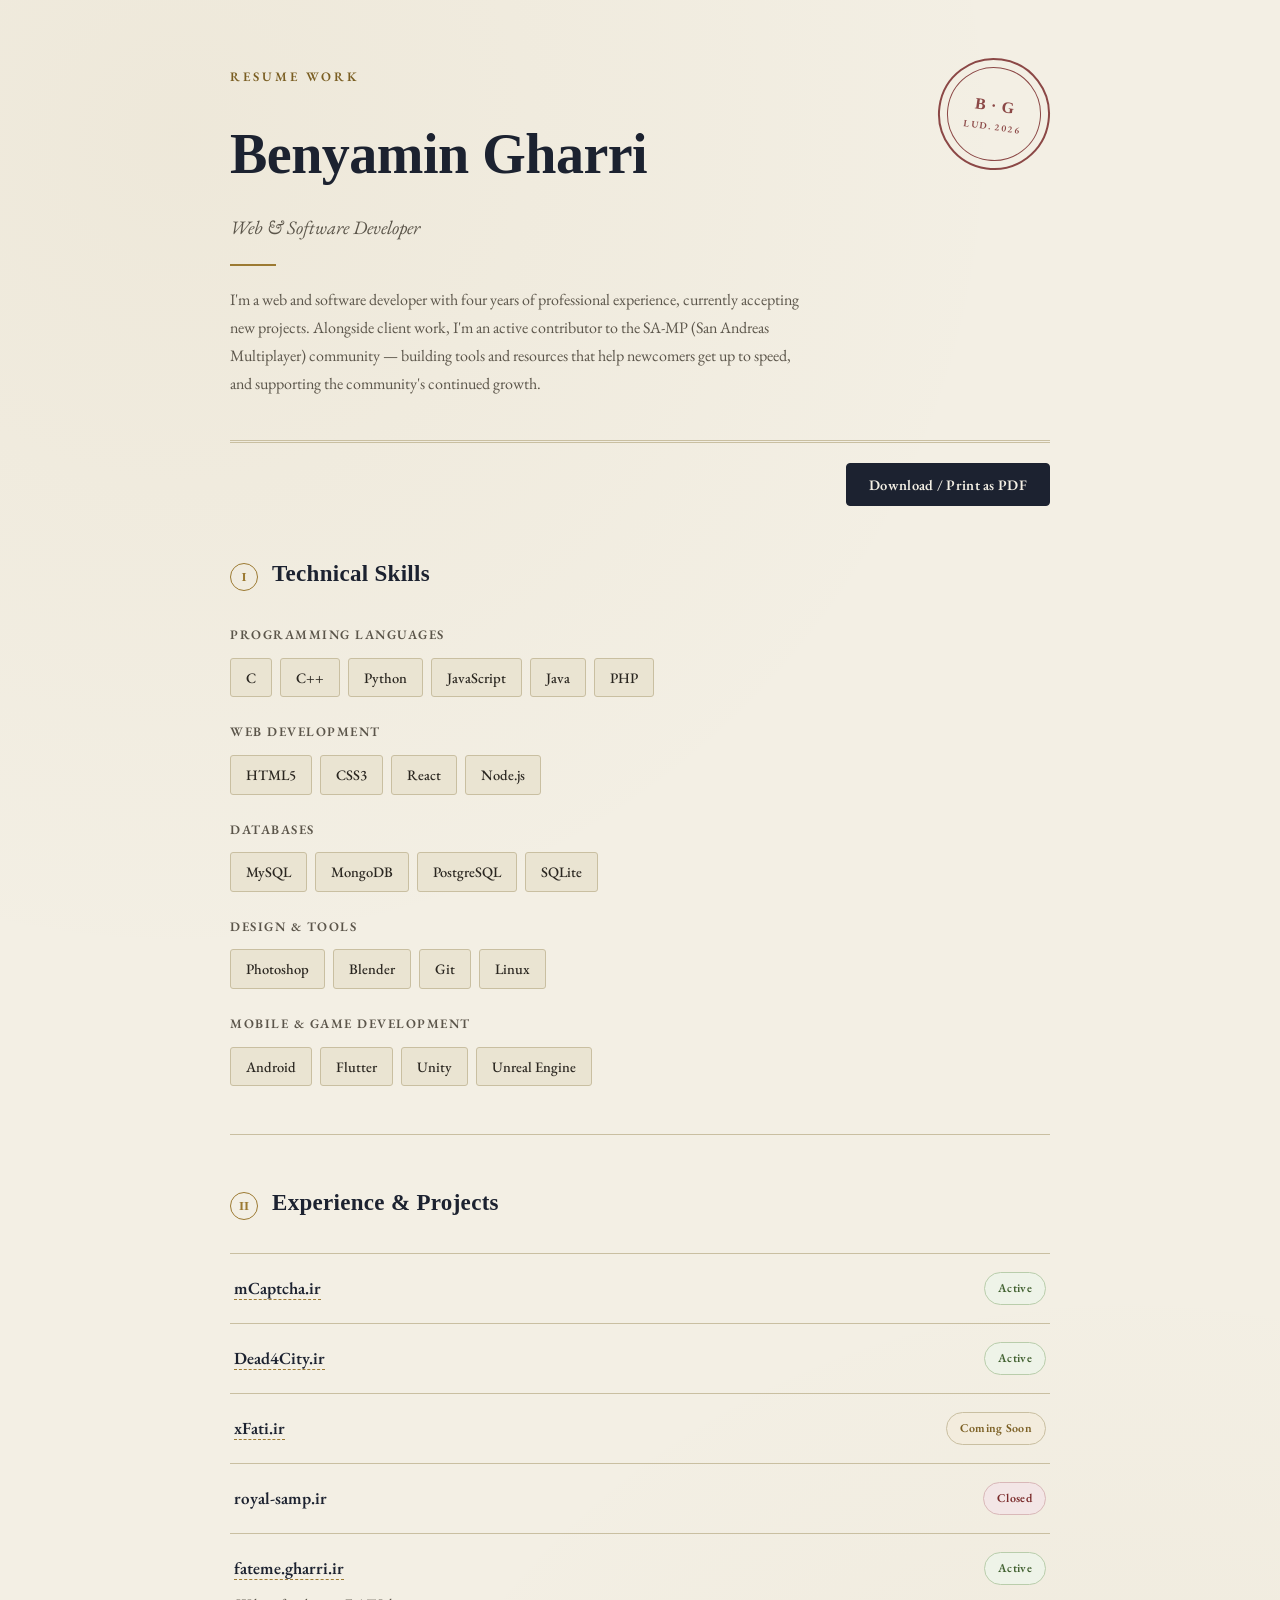
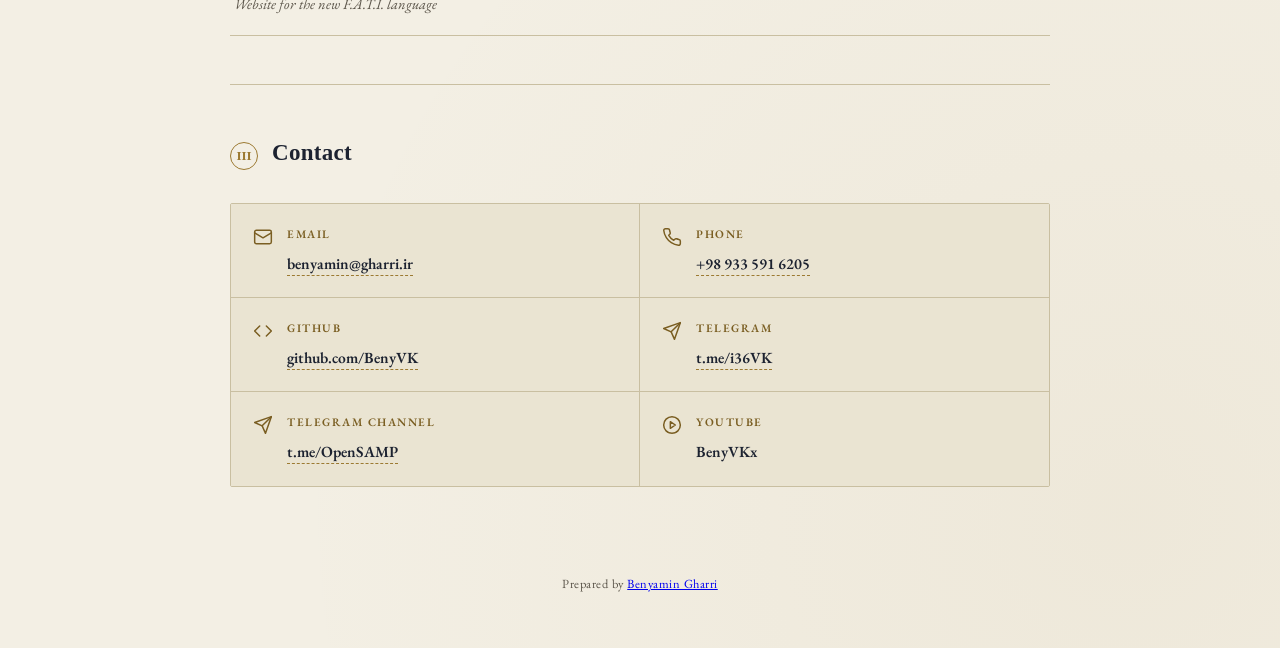
==== index.html @ 8a08491a "Add files via upload" ====
<!DOCTYPE html><html lang="en" dir="ltr"><head><meta charset="UTF-8"><meta name="viewport" content="width=device-width, initial-scale=1.0"><title>&amp; Benyamin Gharri &amp;</title><link href="style.min.css" rel="stylesheet"><link href="fonts.min.css" rel="stylesheet"><link rel="icon" type="image/png" href="img/wikipedia.png"></head><body><div class="sheet"><header><div class="seal" aria-hidden="true"><div class="seal-text"> B · G <small class="lud-tooltip"> LUD. 2026 <span class="lud-tooltip-text">Last UpDate</span></small></div></div><div class="eyebrow">Resume Work</div><h1 class="name">Benyamin Gharri</h1><p class="role">Web &amp; Software Developer</p><div class="rule-small"></div><p class="bio">I'm a web and software developer with four years of professional experience, currently accepting new projects. Alongside client work, I'm an active contributor to the SA-MP (San Andreas Multiplayer) community — building tools and resources that help newcomers get up to speed, and supporting the community's continued growth.</p></header><div class="actions no-print"><button class="print-btn" onclick="window.print()">Download / Print as PDF</button></div><main><section id="skills"><div class="sec-head"><div class="sec-no">I</div><h2 class="sec-title">Technical Skills</h2></div><div class="skill-group"><div class="skill-cat">Programming Languages</div><div class="skill-tags"><a class="tag" href="https://www.iso.org/standard/74528.html" target="_blank" rel="noopener">C</a><a class="tag" href="https://isocpp.org" target="_blank" rel="noopener">C++</a><a class="tag" href="https://www.python.org" target="_blank" rel="noopener">Python</a><a class="tag" href="https://developer.mozilla.org/docs/Web/JavaScript" target="_blank" rel="noopener">JavaScript</a><a class="tag" href="https://www.java.com" target="_blank" rel="noopener">Java</a><a class="tag" href="https://www.php.net" target="_blank" rel="noopener">PHP</a></div></div><div class="skill-group"><div class="skill-cat">Web Development</div><div class="skill-tags"><a class="tag" href="https://developer.mozilla.org/docs/Web/HTML" target="_blank" rel="noopener">HTML5</a><a class="tag" href="https://developer.mozilla.org/docs/Web/CSS" target="_blank" rel="noopener">CSS3</a><a class="tag" href="https://react.dev" target="_blank" rel="noopener">React</a><a class="tag" href="https://nodejs.org" target="_blank" rel="noopener">Node.js</a></div></div><div class="skill-group"><div class="skill-cat">Databases</div><div class="skill-tags"><a class="tag" href="https://www.mysql.com" target="_blank" rel="noopener">MySQL</a><a class="tag" href="https://www.mongodb.com" target="_blank" rel="noopener">MongoDB</a><a class="tag" href="https://www.postgresql.org" target="_blank" rel="noopener">PostgreSQL</a><a class="tag" href="https://www.sqlite.org" target="_blank" rel="noopener">SQLite</a></div></div><div class="skill-group"><div class="skill-cat">Design &amp; Tools</div><div class="skill-tags"><a class="tag" href="https://www.adobe.com/products/photoshop.html" target="_blank" rel="noopener">Photoshop</a><a class="tag" href="https://www.blender.org" target="_blank" rel="noopener">Blender</a><a class="tag" href="https://git-scm.com" target="_blank" rel="noopener">Git</a><a class="tag" href="https://www.linux.org" target="_blank" rel="noopener">Linux</a></div></div><div class="skill-group"><div class="skill-cat">Mobile &amp; Game Development</div><div class="skill-tags"><a class="tag" href="https://developer.android.com" target="_blank" rel="noopener">Android</a><a class="tag" href="https://flutter.dev" target="_blank" rel="noopener">Flutter</a><a class="tag" href="https://unity.com" target="_blank" rel="noopener">Unity</a><a class="tag" href="https://www.unrealengine.com" target="_blank" rel="noopener">Unreal Engine</a></div></div></section><section id="work"><div class="sec-head"><div class="sec-no">II</div><h2 class="sec-title">Experience &amp; Projects</h2></div><div class="ledger"><div class="entry"><div class="entry-name"><a href="https://mcaptcha.ir" target="_blank" rel="noopener">mCaptcha.ir</a></div><span class="status active">Active</span></div><div class="entry"><div class="entry-name"><a href="https://dead4city.ir" target="_blank" rel="noopener">Dead4City.ir</a></div><span class="status active">Active</span></div><div class="entry"><div class="entry-name"><a href="https://xfati.ir" target="_blank" rel="noopener">xFati.ir</a></div><span class="status soon">Coming Soon</span></div><div class="entry"><div class="entry-name">royal-samp.ir</div><span class="status closed">Closed</span></div><div class="entry"><div class="entry-name"><a href="https://fateme.gharri.ir" target="_blank" rel="noopener">fateme.gharri.ir</a></div><span class="status active">Active</span><div class="entry-desc">Website for the new F.A.T.I. language</div></div></div></section><section id="contact"><div class="sec-head"><div class="sec-no">III</div><h2 class="sec-title">Contact</h2></div><div class="contact-grid"><div class="contact-card"><span class="contact-icon" aria-hidden="true"><svg viewBox="0 0 24 24" fill="none" stroke="currentColor" stroke-width="1.8" stroke-linecap="round" stroke-linejoin="round"><rect x="2" y="4" width="20" height="16" rx="2"></rect><polyline points="2 7 12 13 22 7"></polyline></svg></span><div class="contact-info"><div class="contact-label">Email</div><div class="contact-value"><a href="mailto:benyamin@gharri.ir">benyamin@gharri.ir</a></div></div></div><div class="contact-card"><span class="contact-icon" aria-hidden="true"><svg viewBox="0 0 24 24" fill="none" stroke="currentColor" stroke-width="1.8" stroke-linecap="round" stroke-linejoin="round"><path d="M22 16.92v3a2 2 0 0 1-2.18 2 19.79 19.79 0 0 1-8.63-3.07 19.5 19.5 0 0 1-6-6 19.79 19.79 0 0 1-3.07-8.67A2 2 0 0 1 4.11 2h3a2 2 0 0 1 2 1.72c.13.96.36 1.9.7 2.81a2 2 0 0 1-.45 2.11L8.09 9.91a16 16 0 0 0 6 6l1.27-1.27a2 2 0 0 1 2.11-.45c.91.34 1.85.57 2.81.7A2 2 0 0 1 22 16.92z"></path></svg></span><div class="contact-info"><div class="contact-label">Phone</div><div class="contact-value"><a href="tel:+989335916205">+98 933 591 6205</a></div></div></div><div class="contact-card"><span class="contact-icon" aria-hidden="true"><svg viewBox="0 0 24 24" fill="none" stroke="currentColor" stroke-width="1.8" stroke-linecap="round" stroke-linejoin="round"><polyline points="16 18 22 12 16 6"></polyline><polyline points="8 6 2 12 8 18"></polyline></svg></span><div class="contact-info"><div class="contact-label">GitHub</div><div class="contact-value"><a href="https://github.com/BenyVK" target="_blank" rel="noopener">github.com/BenyVK</a></div></div></div><div class="contact-card"><span class="contact-icon" aria-hidden="true"><svg viewBox="0 0 24 24" fill="none" stroke="currentColor" stroke-width="1.8" stroke-linecap="round" stroke-linejoin="round"><line x1="22" y1="2" x2="11" y2="13"></line><polygon points="22 2 15 22 11 13 2 9 22 2"></polygon></svg></span><div class="contact-info"><div class="contact-label">Telegram</div><div class="contact-value"><a href="https://t.me/i36VK" target="_blank" rel="noopener">t.me/i36VK</a></div></div></div><div class="contact-card"><span class="contact-icon" aria-hidden="true"><svg viewBox="0 0 24 24" fill="none" stroke="currentColor" stroke-width="1.8" stroke-linecap="round" stroke-linejoin="round"><line x1="22" y1="2" x2="11" y2="13"></line><polygon points="22 2 15 22 11 13 2 9 22 2"></polygon></svg></span><div class="contact-info"><div class="contact-label">Telegram Channel</div><div class="contact-value"><a href="https://t.me/OpenSAMP" target="_blank" rel="noopener">t.me/OpenSAMP</a></div></div></div><div class="contact-card"><span class="contact-icon" aria-hidden="true"><svg viewBox="0 0 24 24" fill="none" stroke="currentColor" stroke-width="1.8" stroke-linecap="round" stroke-linejoin="round"><circle cx="12" cy="12" r="10"></circle><polygon points="10 8 16 12 10 16"></polygon></svg></span><div class="contact-info"><div class="contact-label">YouTube</div><div class="contact-value">BenyVKx</div></div></div></div></section></main><footer>Prepared by <a href="https://github.com/BenyVK/my-work-resume" target="_blank" rel="noopener">Benyamin Gharri</a></footer></div></body></html>
---- style.min.css ----
:root{--ink:#1c2230;--paper:#f3efe4;--paper-2:#eae4d2;--line:#c9bfa1;--brass:#9c7a32;--brass-deep:#7a5e22;--text:#2a2620;--text-soft:#5b554a;--seal:#7a2b2b;--ok:#3e5e2c;--ok-bg:#eef3e8;--ok-line:#b9cdab;--soon-bg:#f3ecdd;--closed-bg:#f3e6e6;--closed-line:#d9b8b8}*{box-sizing:border-box;margin:0;padding:0}html{scroll-behavior:smooth}body{background:var(--paper);color:var(--text);font-family:'EB Garamond',Georgia,serif;font-size:17px;line-height:1.75;background-image:radial-gradient(circle at 14% 6%,rgba(156,122,50,0.06),transparent 35%),radial-gradient(circle at 88% 94%,rgba(156,122,50,0.06),transparent 35%)}@media (prefers-reduced-motion:reduce){*{animation:none !important;transition:none !important}}.sheet{max-width:880px;margin:0 auto;padding:0 30px}header{position:relative;padding:66px 0 42px;border-bottom:3px double var(--line)}.eyebrow{font-size:13px;letter-spacing:3px;text-transform:uppercase;color:var(--brass-deep);font-weight:600;margin-bottom:16px}.name{font-family:'Playfair Display',serif;font-size:clamp(36px,6vw,56px);font-weight:800;color:var(--ink);letter-spacing:-0.5px}.role{font-size:19px;font-style:italic;color:var(--text-soft);margin-top:8px}.rule-small{width:46px;height:2px;background:var(--brass);margin:20px 0 0}.bio{margin-top:20px;max-width:580px;font-size:16px;color:var(--text-soft)}.seal{position:absolute;top:58px;right:0;width:112px;height:112px;border:2.5px solid var(--seal);border-radius:50%;display:flex;align-items:center;justify-content:center;transform:rotate(8deg);opacity:0.85;color:var(--seal)}.seal::before{content:"";position:absolute;inset:7px;border:1px solid var(--seal);border-radius:50%}.seal-text{font-family:'Playfair Display',serif;font-size:16px;font-weight:800;text-align:center;line-height:1.4;letter-spacing:1px}.seal-text small{display:block;font-family:'EB Garamond',serif;font-size:9.5px;font-weight:600;letter-spacing:1.5px;margin-top:3px}@media (max-width:640px){.seal{display:none}}section{padding:48px 0;border-bottom:1px solid var(--line)}section:last-of-type{border-bottom:none}.sec-head{display:flex;align-items:baseline;gap:14px;margin-bottom:30px}.sec-no{font-family:'Playfair Display',serif;font-size:13px;font-weight:700;color:var(--brass);border:1px solid var(--brass);border-radius:50%;width:28px;height:28px;display:flex;align-items:center;justify-content:center;flex-shrink:0}.sec-title{font-family:'Playfair Display',serif;font-size:23px;font-weight:700;color:var(--ink);letter-spacing:0.3px}.skill-group{margin-bottom:24px}.skill-group:last-child{margin-bottom:0}.skill-cat{font-size:13px;font-weight:600;text-transform:uppercase;color:var(--text-soft);margin-bottom:11px;letter-spacing:1.5px}.skill-tags{display:flex;flex-wrap:wrap;gap:8px}.tag{font-size:14.5px;padding:6px 15px;border:1px solid var(--line);border-radius:3px;background:var(--paper-2);color:var(--text);font-weight:500;text-decoration:none;display:inline-block;transition:background 0.15s ease,border-color 0.15s ease,color 0.15s ease}.tag:hover{background:var(--brass);border-color:var(--brass-deep);color:#fff}.ledger{border-top:1px solid var(--line)}.entry{display:grid;grid-template-columns:1fr auto;gap:6px 16px;align-items:center;padding:18px 4px;border-bottom:1px solid var(--line)}.entry-name{font-size:17px;font-weight:600;color:var(--ink)}.entry-name a{color:inherit;text-decoration:none;border-bottom:1px dashed var(--brass)}.entry-name a:hover{color:var(--brass-deep)}.entry-desc{grid-column:1 / 2;font-size:14.5px;font-style:italic;color:var(--text-soft)}.status{font-size:12px;font-weight:600;letter-spacing:0.3px;padding:5px 13px;border-radius:20px;white-space:nowrap}.status.active{background:var(--ok-bg);color:var(--ok);border:1px solid var(--ok-line)}.status.soon{background:var(--soon-bg);color:var(--brass-deep);border:1px solid var(--line)}.status.closed{background:var(--closed-bg);color:var(--seal);border:1px solid var(--closed-line)}.contact-grid{display:grid;grid-template-columns:repeat(2,1fr);border:1px solid var(--line);border-radius:2px;overflow:hidden}.contact-card{display:flex;gap:14px;align-items:flex-start;background:var(--paper-2);padding:20px 22px;border-right:1px solid var(--line);border-bottom:1px solid var(--line)}.contact-card:nth-child(2n){border-right:none}.contact-card:nth-child(5),.contact-card:nth-child(6){border-bottom:none}.contact-icon{flex-shrink:0;width:20px;height:20px;margin-top:3px;color:var(--brass-deep)}.contact-icon svg{width:100%;height:100%;display:block}.contact-info{flex:1;min-width:0}.contact-label{font-size:11.5px;color:var(--brass-deep);font-weight:600;letter-spacing:1.5px;text-transform:uppercase;margin-bottom:6px}.contact-value{font-size:15.5px;font-weight:600;color:var(--ink);word-break:break-word}.contact-value a{color:inherit;text-decoration:none;border-bottom:1px dashed var(--brass);padding-bottom:1px;transition:color 0.15s ease,border-color 0.15s ease}.contact-value a:hover{color:var(--brass-deep);border-color:var(--brass-deep)}@media (max-width:640px){.contact-grid{grid-template-columns:1fr}.contact-card{border-right:none}.contact-card:last-child{border-bottom:none}}footer{text-align:center;padding:38px 0 54px;font-size:12.5px;letter-spacing:0.5px;color:var(--text-soft)}.actions{display:flex;justify-content:flex-end;padding:20px 0 0}.print-btn{font-family:'EB Garamond',serif;font-size:14.5px;font-weight:600;letter-spacing:0.3px;color:var(--paper);background:var(--ink);border:1px solid var(--ink);border-radius:4px;padding:11px 22px;cursor:pointer;transition:background 0.15s ease,border-color 0.15s ease}.print-btn:hover{background:var(--brass-deep);border-color:var(--brass-deep)}a:focus-visible,button:focus-visible{outline:2px solid var(--brass-deep);outline-offset:2px}@media print{.no-print{display:none !important}body{background:var(--paper)}.seal{opacity:1}section{break-inside:avoid}.entry{break-inside:avoid}a{color:inherit !important;text-decoration:none !important}}.lud-tooltip{position:relative;cursor:help;display:inline-block}.lud-tooltip .lud-tooltip-text{visibility:hidden;opacity:0;width:140px;background-color:#1c2230;color:#f3efe4;text-align:center;padding:6px 10px;border-radius:6px;font-size:11px;font-weight:400;font-family:'EB Garamond',serif;letter-spacing:0.5px;white-space:nowrap;position:absolute;bottom:130%;left:50%;transform:translateX(-50%);transition:opacity 0.25s ease,visibility 0.25s ease;z-index:10}.lud-tooltip .lud-tooltip-text::after{content:"";position:absolute;top:100%;left:50%;transform:translateX(-50%);border:5px solid transparent;border-top-color:#1c2230}.lud-tooltip:hover .lud-tooltip-text{visibility:visible;opacity:1}
---- fonts.min.css ----
@font-face{font-family:'EB Garamond';font-style:normal;font-weight:400;font-display:swap;src:url('EB_Garamond/EBGaramond-Regular.ttf') format('truetype')}@font-face{font-family:'EB Garamond';font-style:normal;font-weight:500;font-display:swap;src:url('EB_Garamond/EBGaramond-Medium.ttf') format('truetype')}@font-face{font-family:'EB Garamond';font-style:normal;font-weight:600;font-display:swap;src:url('EB_Garamond/EBGaramond-SemiBold.ttf') format('truetype')}@font-face{font-family:'EB Garamond';font-style:italic;font-weight:400;font-display:swap;src:url('EB_Garamond/EBGaramond-Italic.ttf') format('truetype')}@font-face{font-family:'EB Garamond';font-style:italic;font-weight:500;font-display:swap;src:url('EB_Garamond/EBGaramond-MediumItalic.ttf') format('truetype')}
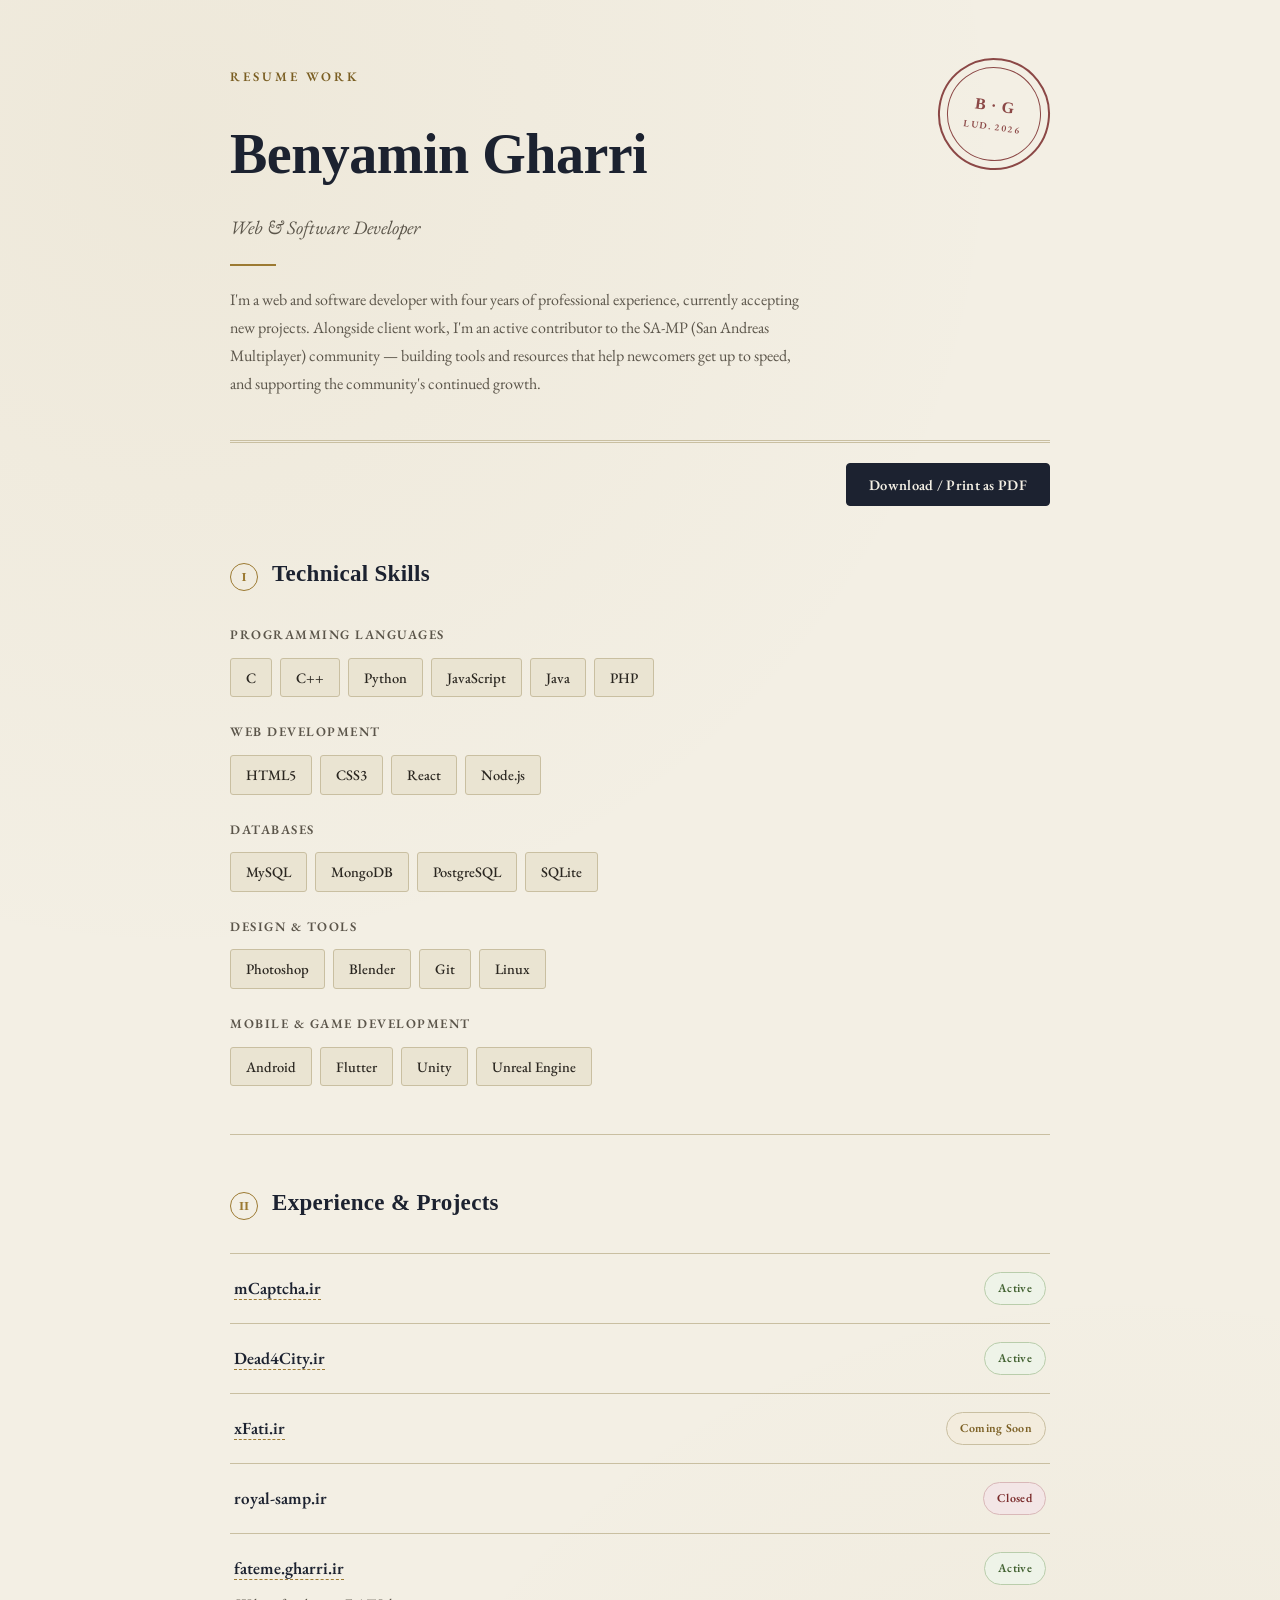
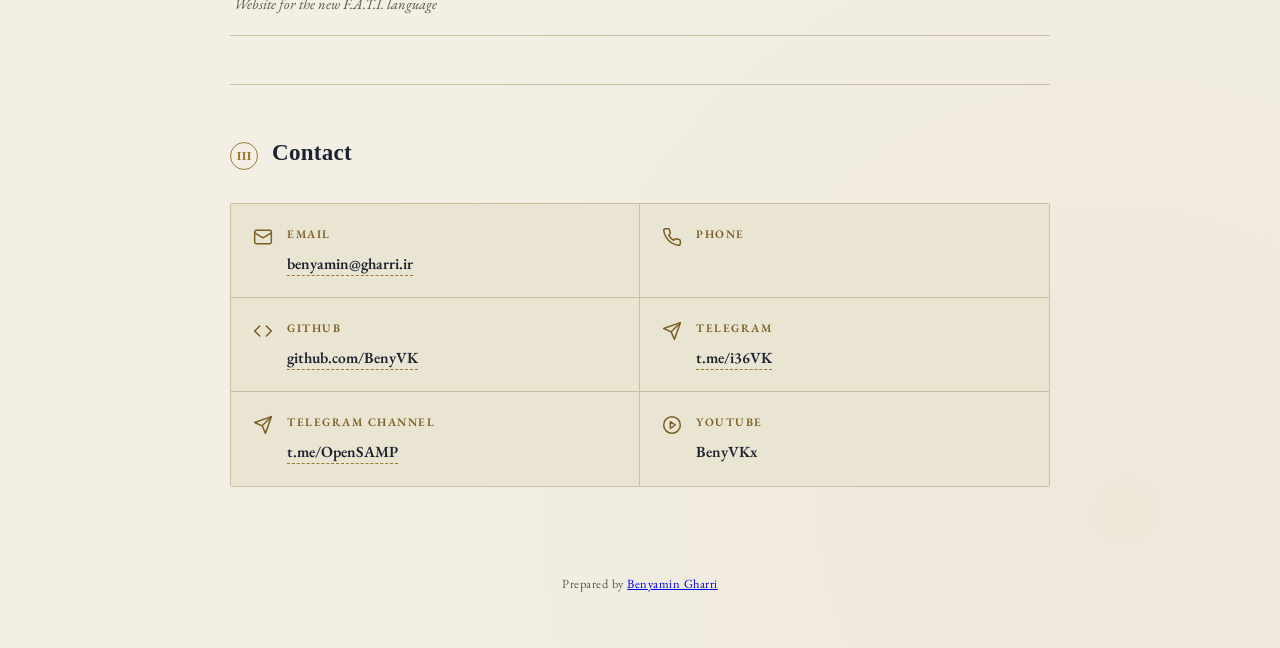
==== commit d866f706: "Update index.html" ====
--- a/index.html
+++ b/index.html
@@ -1 +1 @@
-<!DOCTYPE html><html lang="en" dir="ltr"><head><meta charset="UTF-8"><meta name="viewport" content="width=device-width, initial-scale=1.0"><title>&amp; Benyamin Gharri &amp;</title><link href="style.min.css" rel="stylesheet"><link href="fonts.min.css" rel="stylesheet"><link rel="icon" type="image/png" href="img/wikipedia.png"></head><body><div class="sheet"><header><div class="seal" aria-hidden="true"><div class="seal-text"> B · G <small class="lud-tooltip"> LUD. 2026 <span class="lud-tooltip-text">Last UpDate</span></small></div></div><div class="eyebrow">Resume Work</div><h1 class="name">Benyamin Gharri</h1><p class="role">Web &amp; Software Developer</p><div class="rule-small"></div><p class="bio">I'm a web and software developer with four years of professional experience, currently accepting new projects. Alongside client work, I'm an active contributor to the SA-MP (San Andreas Multiplayer) community — building tools and resources that help newcomers get up to speed, and supporting the community's continued growth.</p></header><div class="actions no-print"><button class="print-btn" onclick="window.print()">Download / Print as PDF</button></div><main><section id="skills"><div class="sec-head"><div class="sec-no">I</div><h2 class="sec-title">Technical Skills</h2></div><div class="skill-group"><div class="skill-cat">Programming Languages</div><div class="skill-tags"><a class="tag" href="https://www.iso.org/standard/74528.html" target="_blank" rel="noopener">C</a><a class="tag" href="https://isocpp.org" target="_blank" rel="noopener">C++</a><a class="tag" href="https://www.python.org" target="_blank" rel="noopener">Python</a><a class="tag" href="https://developer.mozilla.org/docs/Web/JavaScript" target="_blank" rel="noopener">JavaScript</a><a class="tag" href="https://www.java.com" target="_blank" rel="noopener">Java</a><a class="tag" href="https://www.php.net" target="_blank" rel="noopener">PHP</a></div></div><div class="skill-group"><div class="skill-cat">Web Development</div><div class="skill-tags"><a class="tag" href="https://developer.mozilla.org/docs/Web/HTML" target="_blank" rel="noopener">HTML5</a><a class="tag" href="https://developer.mozilla.org/docs/Web/CSS" target="_blank" rel="noopener">CSS3</a><a class="tag" href="https://react.dev" target="_blank" rel="noopener">React</a><a class="tag" href="https://nodejs.org" target="_blank" rel="noopener">Node.js</a></div></div><div class="skill-group"><div class="skill-cat">Databases</div><div class="skill-tags"><a class="tag" href="https://www.mysql.com" target="_blank" rel="noopener">MySQL</a><a class="tag" href="https://www.mongodb.com" target="_blank" rel="noopener">MongoDB</a><a class="tag" href="https://www.postgresql.org" target="_blank" rel="noopener">PostgreSQL</a><a class="tag" href="https://www.sqlite.org" target="_blank" rel="noopener">SQLite</a></div></div><div class="skill-group"><div class="skill-cat">Design &amp; Tools</div><div class="skill-tags"><a class="tag" href="https://www.adobe.com/products/photoshop.html" target="_blank" rel="noopener">Photoshop</a><a class="tag" href="https://www.blender.org" target="_blank" rel="noopener">Blender</a><a class="tag" href="https://git-scm.com" target="_blank" rel="noopener">Git</a><a class="tag" href="https://www.linux.org" target="_blank" rel="noopener">Linux</a></div></div><div class="skill-group"><div class="skill-cat">Mobile &amp; Game Development</div><div class="skill-tags"><a class="tag" href="https://developer.android.com" target="_blank" rel="noopener">Android</a><a class="tag" href="https://flutter.dev" target="_blank" rel="noopener">Flutter</a><a class="tag" href="https://unity.com" target="_blank" rel="noopener">Unity</a><a class="tag" href="https://www.unrealengine.com" target="_blank" rel="noopener">Unreal Engine</a></div></div></section><section id="work"><div class="sec-head"><div class="sec-no">II</div><h2 class="sec-title">Experience &amp; Projects</h2></div><div class="ledger"><div class="entry"><div class="entry-name"><a href="https://mcaptcha.ir" target="_blank" rel="noopener">mCaptcha.ir</a></div><span class="status active">Active</span></div><div class="entry"><div class="entry-name"><a href="https://dead4city.ir" target="_blank" rel="noopener">Dead4City.ir</a></div><span class="status active">Active</span></div><div class="entry"><div class="entry-name"><a href="https://xfati.ir" target="_blank" rel="noopener">xFati.ir</a></div><span class="status soon">Coming Soon</span></div><div class="entry"><div class="entry-name">royal-samp.ir</div><span class="status closed">Closed</span></div><div class="entry"><div class="entry-name"><a href="https://fateme.gharri.ir" target="_blank" rel="noopener">fateme.gharri.ir</a></div><span class="status active">Active</span><div class="entry-desc">Website for the new F.A.T.I. language</div></div></div></section><section id="contact"><div class="sec-head"><div class="sec-no">III</div><h2 class="sec-title">Contact</h2></div><div class="contact-grid"><div class="contact-card"><span class="contact-icon" aria-hidden="true"><svg viewBox="0 0 24 24" fill="none" stroke="currentColor" stroke-width="1.8" stroke-linecap="round" stroke-linejoin="round"><rect x="2" y="4" width="20" height="16" rx="2"></rect><polyline points="2 7 12 13 22 7"></polyline></svg></span><div class="contact-info"><div class="contact-label">Email</div><div class="contact-value"><a href="mailto:benyamin@gharri.ir">benyamin@gharri.ir</a></div></div></div><div class="contact-card"><span class="contact-icon" aria-hidden="true"><svg viewBox="0 0 24 24" fill="none" stroke="currentColor" stroke-width="1.8" stroke-linecap="round" stroke-linejoin="round"><path d="M22 16.92v3a2 2 0 0 1-2.18 2 19.79 19.79 0 0 1-8.63-3.07 19.5 19.5 0 0 1-6-6 19.79 19.79 0 0 1-3.07-8.67A2 2 0 0 1 4.11 2h3a2 2 0 0 1 2 1.72c.13.96.36 1.9.7 2.81a2 2 0 0 1-.45 2.11L8.09 9.91a16 16 0 0 0 6 6l1.27-1.27a2 2 0 0 1 2.11-.45c.91.34 1.85.57 2.81.7A2 2 0 0 1 22 16.92z"></path></svg></span><div class="contact-info"><div class="contact-label">Phone</div><div class="contact-value"><a href="tel:+989335916205">+98 933 591 6205</a></div></div></div><div class="contact-card"><span class="contact-icon" aria-hidden="true"><svg viewBox="0 0 24 24" fill="none" stroke="currentColor" stroke-width="1.8" stroke-linecap="round" stroke-linejoin="round"><polyline points="16 18 22 12 16 6"></polyline><polyline points="8 6 2 12 8 18"></polyline></svg></span><div class="contact-info"><div class="contact-label">GitHub</div><div class="contact-value"><a href="https://github.com/BenyVK" target="_blank" rel="noopener">github.com/BenyVK</a></div></div></div><div class="contact-card"><span class="contact-icon" aria-hidden="true"><svg viewBox="0 0 24 24" fill="none" stroke="currentColor" stroke-width="1.8" stroke-linecap="round" stroke-linejoin="round"><line x1="22" y1="2" x2="11" y2="13"></line><polygon points="22 2 15 22 11 13 2 9 22 2"></polygon></svg></span><div class="contact-info"><div class="contact-label">Telegram</div><div class="contact-value"><a href="https://t.me/i36VK" target="_blank" rel="noopener">t.me/i36VK</a></div></div></div><div class="contact-card"><span class="contact-icon" aria-hidden="true"><svg viewBox="0 0 24 24" fill="none" stroke="currentColor" stroke-width="1.8" stroke-linecap="round" stroke-linejoin="round"><line x1="22" y1="2" x2="11" y2="13"></line><polygon points="22 2 15 22 11 13 2 9 22 2"></polygon></svg></span><div class="contact-info"><div class="contact-label">Telegram Channel</div><div class="contact-value"><a href="https://t.me/OpenSAMP" target="_blank" rel="noopener">t.me/OpenSAMP</a></div></div></div><div class="contact-card"><span class="contact-icon" aria-hidden="true"><svg viewBox="0 0 24 24" fill="none" stroke="currentColor" stroke-width="1.8" stroke-linecap="round" stroke-linejoin="round"><circle cx="12" cy="12" r="10"></circle><polygon points="10 8 16 12 10 16"></polygon></svg></span><div class="contact-info"><div class="contact-label">YouTube</div><div class="contact-value">BenyVKx</div></div></div></div></section></main><footer>Prepared by <a href="https://github.com/BenyVK/my-work-resume" target="_blank" rel="noopener">Benyamin Gharri</a></footer></div></body></html>+<!DOCTYPE html><html lang="en" dir="ltr"><head><meta charset="UTF-8"><meta name="viewport" content="width=device-width, initial-scale=1.0"><title>&amp; Benyamin Gharri &amp;</title><link href="style.min.css" rel="stylesheet"><link href="fonts.min.css" rel="stylesheet"><link rel="icon" type="image/png" href="img/wikipedia.png"></head><body><div class="sheet"><header><div class="seal" aria-hidden="true"><div class="seal-text"> B · G <small class="lud-tooltip"> LUD. 2026 <span class="lud-tooltip-text">Last UpDate</span></small></div></div><div class="eyebrow">Resume Work</div><h1 class="name">Benyamin Gharri</h1><p class="role">Web &amp; Software Developer</p><div class="rule-small"></div><p class="bio">I'm a web and software developer with four years of professional experience, currently accepting new projects. Alongside client work, I'm an active contributor to the SA-MP (San Andreas Multiplayer) community — building tools and resources that help newcomers get up to speed, and supporting the community's continued growth.</p></header><div class="actions no-print"><button class="print-btn" onclick="window.print()">Download / Print as PDF</button></div><main><section id="skills"><div class="sec-head"><div class="sec-no">I</div><h2 class="sec-title">Technical Skills</h2></div><div class="skill-group"><div class="skill-cat">Programming Languages</div><div class="skill-tags"><a class="tag" href="https://www.iso.org/standard/74528.html" target="_blank" rel="noopener">C</a><a class="tag" href="https://isocpp.org" target="_blank" rel="noopener">C++</a><a class="tag" href="https://www.python.org" target="_blank" rel="noopener">Python</a><a class="tag" href="https://developer.mozilla.org/docs/Web/JavaScript" target="_blank" rel="noopener">JavaScript</a><a class="tag" href="https://www.java.com" target="_blank" rel="noopener">Java</a><a class="tag" href="https://www.php.net" target="_blank" rel="noopener">PHP</a></div></div><div class="skill-group"><div class="skill-cat">Web Development</div><div class="skill-tags"><a class="tag" href="https://developer.mozilla.org/docs/Web/HTML" target="_blank" rel="noopener">HTML5</a><a class="tag" href="https://developer.mozilla.org/docs/Web/CSS" target="_blank" rel="noopener">CSS3</a><a class="tag" href="https://react.dev" target="_blank" rel="noopener">React</a><a class="tag" href="https://nodejs.org" target="_blank" rel="noopener">Node.js</a></div></div><div class="skill-group"><div class="skill-cat">Databases</div><div class="skill-tags"><a class="tag" href="https://www.mysql.com" target="_blank" rel="noopener">MySQL</a><a class="tag" href="https://www.mongodb.com" target="_blank" rel="noopener">MongoDB</a><a class="tag" href="https://www.postgresql.org" target="_blank" rel="noopener">PostgreSQL</a><a class="tag" href="https://www.sqlite.org" target="_blank" rel="noopener">SQLite</a></div></div><div class="skill-group"><div class="skill-cat">Design &amp; Tools</div><div class="skill-tags"><a class="tag" href="https://www.adobe.com/products/photoshop.html" target="_blank" rel="noopener">Photoshop</a><a class="tag" href="https://www.blender.org" target="_blank" rel="noopener">Blender</a><a class="tag" href="https://git-scm.com" target="_blank" rel="noopener">Git</a><a class="tag" href="https://www.linux.org" target="_blank" rel="noopener">Linux</a></div></div><div class="skill-group"><div class="skill-cat">Mobile &amp; Game Development</div><div class="skill-tags"><a class="tag" href="https://developer.android.com" target="_blank" rel="noopener">Android</a><a class="tag" href="https://flutter.dev" target="_blank" rel="noopener">Flutter</a><a class="tag" href="https://unity.com" target="_blank" rel="noopener">Unity</a><a class="tag" href="https://www.unrealengine.com" target="_blank" rel="noopener">Unreal Engine</a></div></div></section><section id="work"><div class="sec-head"><div class="sec-no">II</div><h2 class="sec-title">Experience &amp; Projects</h2></div><div class="ledger"><div class="entry"><div class="entry-name"><a href="https://mcaptcha.ir" target="_blank" rel="noopener">mCaptcha.ir</a></div><span class="status active">Active</span></div><div class="entry"><div class="entry-name"><a href="https://dead4city.ir" target="_blank" rel="noopener">Dead4City.ir</a></div><span class="status active">Active</span></div><div class="entry"><div class="entry-name"><a href="https://xfati.ir" target="_blank" rel="noopener">xFati.ir</a></div><span class="status soon">Coming Soon</span></div><div class="entry"><div class="entry-name">royal-samp.ir</div><span class="status closed">Closed</span></div><div class="entry"><div class="entry-name"><a href="https://fateme.gharri.ir" target="_blank" rel="noopener">fateme.gharri.ir</a></div><span class="status active">Active</span><div class="entry-desc">Website for the new F.A.T.I. language</div></div></div></section><section id="contact"><div class="sec-head"><div class="sec-no">III</div><h2 class="sec-title">Contact</h2></div><div class="contact-grid"><div class="contact-card"><span class="contact-icon" aria-hidden="true"><svg viewBox="0 0 24 24" fill="none" stroke="currentColor" stroke-width="1.8" stroke-linecap="round" stroke-linejoin="round"><rect x="2" y="4" width="20" height="16" rx="2"></rect><polyline points="2 7 12 13 22 7"></polyline></svg></span><div class="contact-info"><div class="contact-label">Email</div><div class="contact-value"><a href="mailto:benyamin@gharri.ir">benyamin@gharri.ir</a></div></div></div><div class="contact-card"><span class="contact-icon" aria-hidden="true"><svg viewBox="0 0 24 24" fill="none" stroke="currentColor" stroke-width="1.8" stroke-linecap="round" stroke-linejoin="round"><path d="M22 16.92v3a2 2 0 0 1-2.18 2 19.79 19.79 0 0 1-8.63-3.07 19.5 19.5 0 0 1-6-6 19.79 19.79 0 0 1-3.07-8.67A2 2 0 0 1 4.11 2h3a2 2 0 0 1 2 1.72c.13.96.36 1.9.7 2.81a2 2 0 0 1-.45 2.11L8.09 9.91a16 16 0 0 0 6 6l1.27-1.27a2 2 0 0 1 2.11-.45c.91.34 1.85.57 2.81.7A2 2 0 0 1 22 16.92z"></path></svg></span><div class="contact-info"><div class="contact-label">Phone</div><div class="contact-value"><a href="tel:"></a></div></div></div><div class="contact-card"><span class="contact-icon" aria-hidden="true"><svg viewBox="0 0 24 24" fill="none" stroke="currentColor" stroke-width="1.8" stroke-linecap="round" stroke-linejoin="round"><polyline points="16 18 22 12 16 6"></polyline><polyline points="8 6 2 12 8 18"></polyline></svg></span><div class="contact-info"><div class="contact-label">GitHub</div><div class="contact-value"><a href="https://github.com/BenyVK" target="_blank" rel="noopener">github.com/BenyVK</a></div></div></div><div class="contact-card"><span class="contact-icon" aria-hidden="true"><svg viewBox="0 0 24 24" fill="none" stroke="currentColor" stroke-width="1.8" stroke-linecap="round" stroke-linejoin="round"><line x1="22" y1="2" x2="11" y2="13"></line><polygon points="22 2 15 22 11 13 2 9 22 2"></polygon></svg></span><div class="contact-info"><div class="contact-label">Telegram</div><div class="contact-value"><a href="https://t.me/i36VK" target="_blank" rel="noopener">t.me/i36VK</a></div></div></div><div class="contact-card"><span class="contact-icon" aria-hidden="true"><svg viewBox="0 0 24 24" fill="none" stroke="currentColor" stroke-width="1.8" stroke-linecap="round" stroke-linejoin="round"><line x1="22" y1="2" x2="11" y2="13"></line><polygon points="22 2 15 22 11 13 2 9 22 2"></polygon></svg></span><div class="contact-info"><div class="contact-label">Telegram Channel</div><div class="contact-value"><a href="https://t.me/OpenSAMP" target="_blank" rel="noopener">t.me/OpenSAMP</a></div></div></div><div class="contact-card"><span class="contact-icon" aria-hidden="true"><svg viewBox="0 0 24 24" fill="none" stroke="currentColor" stroke-width="1.8" stroke-linecap="round" stroke-linejoin="round"><circle cx="12" cy="12" r="10"></circle><polygon points="10 8 16 12 10 16"></polygon></svg></span><div class="contact-info"><div class="contact-label">YouTube</div><div class="contact-value">BenyVKx</div></div></div></div></section></main><footer>Prepared by <a href="https://github.com/BenyVK/my-work-resume" target="_blank" rel="noopener">Benyamin Gharri</a></footer></div></body></html>
